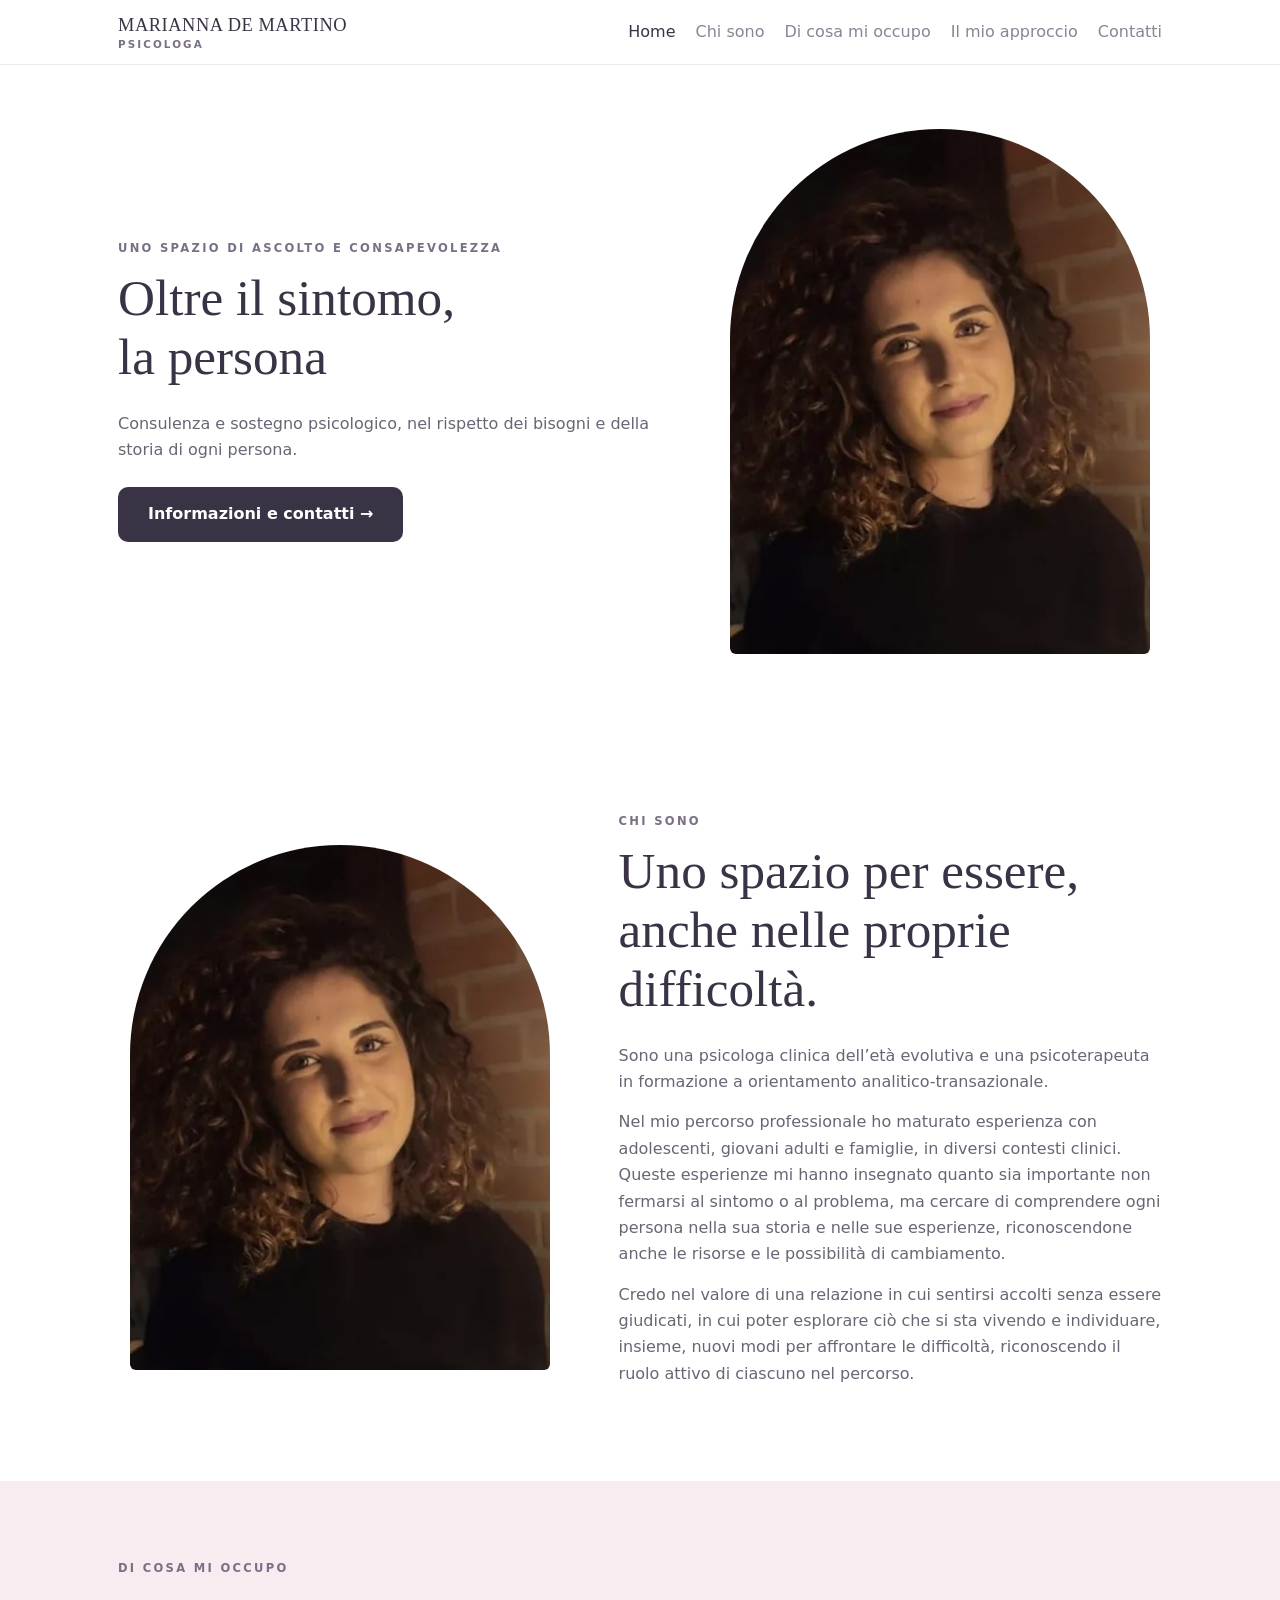
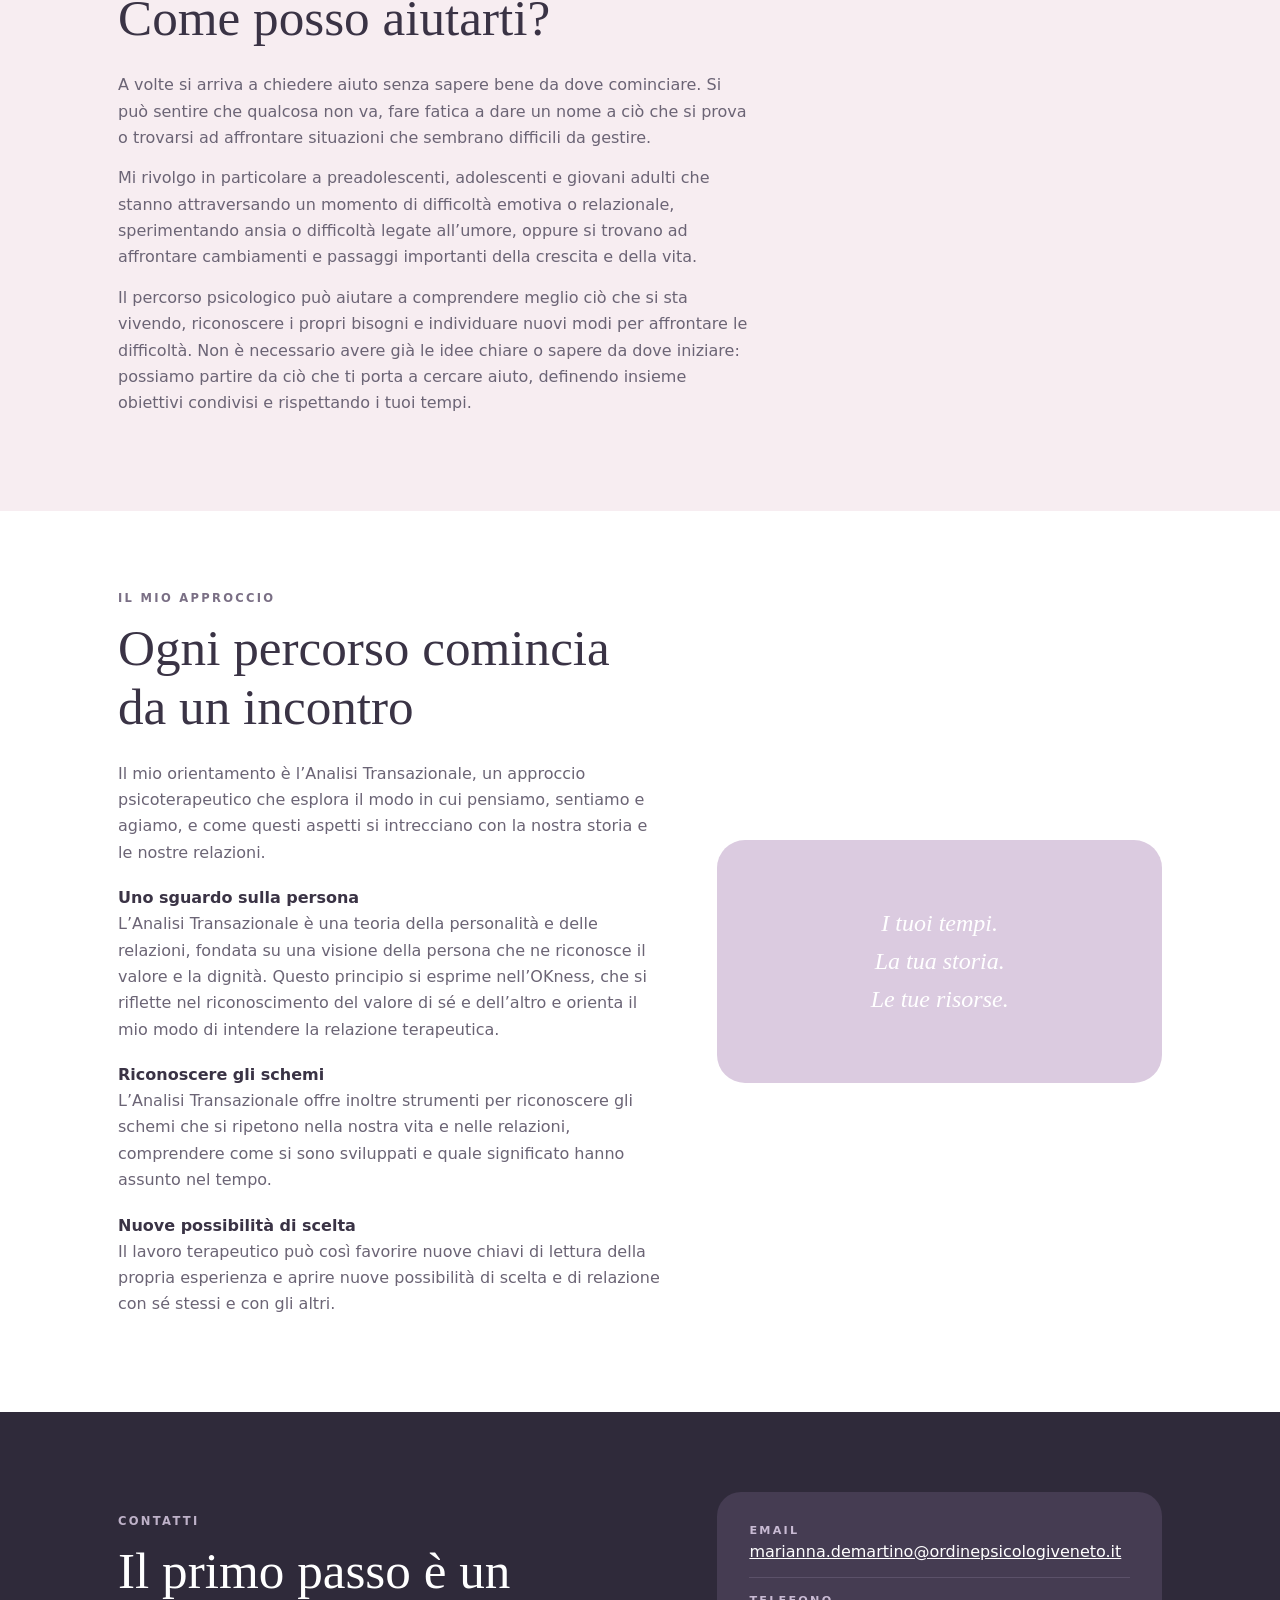
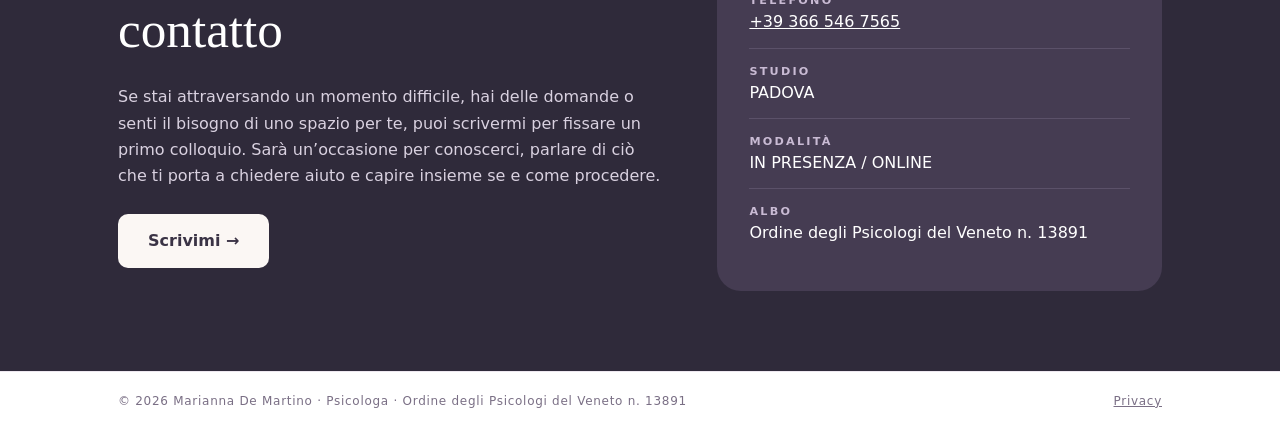
==== index.html @ 59430c40 "Add files via upload" ====
<!doctype html><html lang="it"><head><meta charset="utf-8"><meta name="viewport" content="width=device-width,initial-scale=1"><title>Marianna De Martino · Psicologa a Padova</title><meta name="description" content="Marianna De Martino, psicologa a Padova. Consulenza e sostegno psicologico per preadolescenti, adolescenti e giovani adulti, in presenza e online."><link rel="stylesheet" href="style.css"></head><body><header><div class="w"><a class="logo" href="#home">Marianna De Martino<small>PSICOLOGA</small></a><nav><a href="#home" data-s="home">Home</a><a href="#chi-sono" data-s="chi-sono">Chi sono</a><a href="#di-cosa-mi-occupo" data-s="di-cosa-mi-occupo">Di cosa mi occupo</a><a href="#il-mio-approccio" data-s="il-mio-approccio">Il mio approccio</a><a href="#contatti" data-s="contatti">Contatti</a></nav></div></header><main>
<section id="home"><div class="w g"><div><p class="k">Uno spazio di ascolto e consapevolezza</p><h1>Oltre il sintomo,<br>la persona</h1><p>Consulenza e sostegno psicologico, nel rispetto dei bisogni e della storia di ogni persona.</p><a class="btn" href="#contatti">Informazioni e contatti →</a></div><img class="arch" src="marianna.jpg" alt="Marianna De Martino, psicologa"></div></section>
<section id="chi-sono"><div class="w g r"><img class="arch" src="marianna.jpg" alt="Marianna De Martino"><div><p class="k">Chi sono</p><h2>Uno spazio per essere, anche nelle proprie difficoltà.</h2><p>Sono una psicologa clinica dell’età evolutiva e una psicoterapeuta in formazione a orientamento analitico-transazionale.</p><p>Nel mio percorso professionale ho maturato esperienza con adolescenti, giovani adulti e famiglie, in diversi contesti clinici. Queste esperienze mi hanno insegnato quanto sia importante non fermarsi al sintomo o al problema, ma cercare di comprendere ogni persona nella sua storia e nelle sue esperienze, riconoscendone anche le risorse e le possibilità di cambiamento.</p><p>Credo nel valore di una relazione in cui sentirsi accolti senza essere giudicati, in cui poter esplorare ciò che si sta vivendo e individuare, insieme, nuovi modi per affrontare le difficoltà, riconoscendo il ruolo attivo di ciascuno nel percorso.</p></div></div></section>
<section id="di-cosa-mi-occupo" class="pink"><div class="w"><p class="k">Di cosa mi occupo</p><h2>Come posso aiutarti?</h2><p>A volte si arriva a chiedere aiuto senza sapere bene da dove cominciare. Si può sentire che qualcosa non va, fare fatica a dare un nome a ciò che si prova o trovarsi ad affrontare situazioni che sembrano difficili da gestire.</p><p>Mi rivolgo in particolare a preadolescenti, adolescenti e giovani adulti che stanno attraversando un momento di difficoltà emotiva o relazionale, sperimentando ansia o difficoltà legate all’umore, oppure si trovano ad affrontare cambiamenti e passaggi importanti della crescita e della vita.</p><p>Il percorso psicologico può aiutare a comprendere meglio ciò che si sta vivendo, riconoscere i propri bisogni e individuare nuovi modi per affrontare le difficoltà. Non è necessario avere già le idee chiare o sapere da dove iniziare: possiamo partire da ciò che ti porta a cercare aiuto, definendo insieme obiettivi condivisi e rispettando i tuoi tempi.</p></div></section>
<section id="il-mio-approccio"><div class="w g"><div><p class="k">Il mio approccio</p><h2>Ogni percorso comincia da un incontro</h2><p>Il mio orientamento è l’Analisi Transazionale, un approccio psicoterapeutico che esplora il modo in cui pensiamo, sentiamo e agiamo, e come questi aspetti si intrecciano con la nostra storia e le nostre relazioni.</p><h3>Uno sguardo sulla persona</h3><p>L’Analisi Transazionale è una teoria della personalità e delle relazioni, fondata su una visione della persona che ne riconosce il valore e la dignità. Questo principio si esprime nell’OKness, che si riflette nel riconoscimento del valore di sé e dell’altro e orienta il mio modo di intendere la relazione terapeutica.</p><h3>Riconoscere gli schemi</h3><p>L’Analisi Transazionale offre inoltre strumenti per riconoscere gli schemi che si ripetono nella nostra vita e nelle relazioni, comprendere come si sono sviluppati e quale significato hanno assunto nel tempo.</p><h3>Nuove possibilità di scelta</h3><p>Il lavoro terapeutico può così favorire nuove chiavi di lettura della propria esperienza e aprire nuove possibilità di scelta e di relazione con sé stessi e con gli altri.</p></div><div class="q">I tuoi tempi.<br>La tua storia.<br>Le tue risorse.</div></div></section>
<section id="contatti" class="dark"><div class="w g"><div><p class="k">Contatti</p><h2>Il primo passo è un contatto</h2><p>Se stai attraversando un momento difficile, hai delle domande o senti il bisogno di uno spazio per te, puoi scrivermi per fissare un primo colloquio. Sarà un’occasione per conoscerci, parlare di ciò che ti porta a chiedere aiuto e capire insieme se e come procedere.</p><a class="btn" href="mailto:marianna.demartino@ordinepsicologiveneto.it">Scrivimi →</a></div><dl class="card"><dt>Email</dt><dd><a href="mailto:marianna.demartino@ordinepsicologiveneto.it">marianna.demartino@ordinepsicologiveneto.it</a></dd><dt>Telefono</dt><dd><a href="tel:+393665467565">+39 366 546 7565</a></dd><dt>Studio</dt><dd>PADOVA</dd><dt>Modalità</dt><dd>IN PRESENZA / ONLINE</dd><dt>Albo</dt><dd>Ordine degli Psicologi del Veneto n. 13891</dd></dl></div></section></main><footer><div class="w"><span>© 2026 Marianna De Martino · Psicologa · Ordine degli Psicologi del Veneto n. 13891</span><a href="privacy.html">Privacy</a></div></footer><script>const L=[...document.querySelectorAll('nav a')];const o=new IntersectionObserver(e=>e.forEach(x=>{if(x.isIntersecting)L.forEach(a=>a.classList.toggle('on',a.dataset.s===x.target.id))}),{rootMargin:'-40% 0px -55% 0px'});document.querySelectorAll('section').forEach(s=>o.observe(s))</script></body></html>
---- style.css ----
*{box-sizing:border-box;margin:0}html{scroll-behavior:smooth}body{font-family:system-ui,-apple-system,'Segoe UI',sans-serif;color:#6b6475;background:#fff;line-height:1.65}
a{color:inherit}.w{max-width:1100px;margin:0 auto;padding:0 28px;width:100%}
header{position:sticky;top:0;z-index:10;background:rgba(255,255,255,.94);backdrop-filter:blur(8px);border-bottom:1px solid #eee8f0}header .w{display:flex;justify-content:space-between;align-items:center;flex-wrap:wrap;gap:8px 20px;padding:14px 28px}
.logo{font-family:Georgia,serif;color:#3a3345;text-decoration:none;font-size:1.15rem;letter-spacing:.03em;text-transform:uppercase;line-height:1.3}.logo small{display:block;font:600 .65rem system-ui;letter-spacing:.2em;color:#7a6f85}
nav a{margin-left:20px;text-decoration:none;color:#8b8494;transition:color .2s}nav a.on,nav a:hover{color:#3a3345}
section{padding:80px 0;scroll-margin-top:72px}#home{padding-top:64px}.pink{background:#f7edf1}.dark{background:#2f2a3a;color:#d9d1e0}
.k{font:600 .72rem system-ui;letter-spacing:.2em;text-transform:uppercase;color:#7a6f85;margin-bottom:14px}.dark .k{color:#bfb2c9}
h1,h2{font-family:Georgia,serif;font-weight:400;color:#3a3345;font-size:clamp(2rem,4.5vw,3.2rem);line-height:1.15;margin-bottom:24px}.dark h2{color:#fff}h3{font:600 1rem system-ui;color:#3a3345;margin:22px 0 4px}
p{margin-bottom:14px;max-width:62ch}.g{display:grid;grid-template-columns:1.1fr .9fr;gap:56px;align-items:center}.g.r{grid-template-columns:.9fr 1.1fr}
.arch{width:100%;max-width:420px;aspect-ratio:4/5;object-fit:cover;border-radius:999px 999px 28px 28px;display:block;margin:0 auto}
.btn{display:inline-block;background:#3a3345;color:#fff;padding:14px 30px;border-radius:10px;text-decoration:none;font-weight:600;margin-top:10px}.dark .btn{background:#fbf7f4;color:#3a3345}
.card{background:#453c52;border-radius:24px;padding:32px}.card dt{font:600 .7rem system-ui;letter-spacing:.2em;text-transform:uppercase;color:#c9bbd4;margin-top:16px}.card dt:first-child{margin-top:0}.card dd{color:#fff;margin:2px 0 0;padding-bottom:12px;border-bottom:1px solid #5b5169;word-break:break-word}.card dd:last-child{border:0}
.q{background:#dbcbe0;border-radius:28px;padding:64px 32px;text-align:center;font:italic 1.5rem/1.6 Georgia,serif;color:#fff}
footer{background:#fff;border-top:1px solid #eee8f0;font-size:.75rem;letter-spacing:.06em;color:#7a6f85}footer .w{padding:20px 28px;display:flex;justify-content:space-between;flex-wrap:wrap;gap:8px}.dark+footer{background:#2f2a3a;border-color:#4a4258;color:#bfb2c9}
.priv{padding:56px 0}.priv h1{font-size:clamp(1.8rem,4vw,2.6rem)}.priv h2{font:600 1rem system-ui;color:#3a3345;margin:22px 0 4px}
@media(max-width:800px){.g,.g.r{grid-template-columns:1fr;gap:32px}nav a{margin:0 14px 0 0}section{padding:56px 0}}
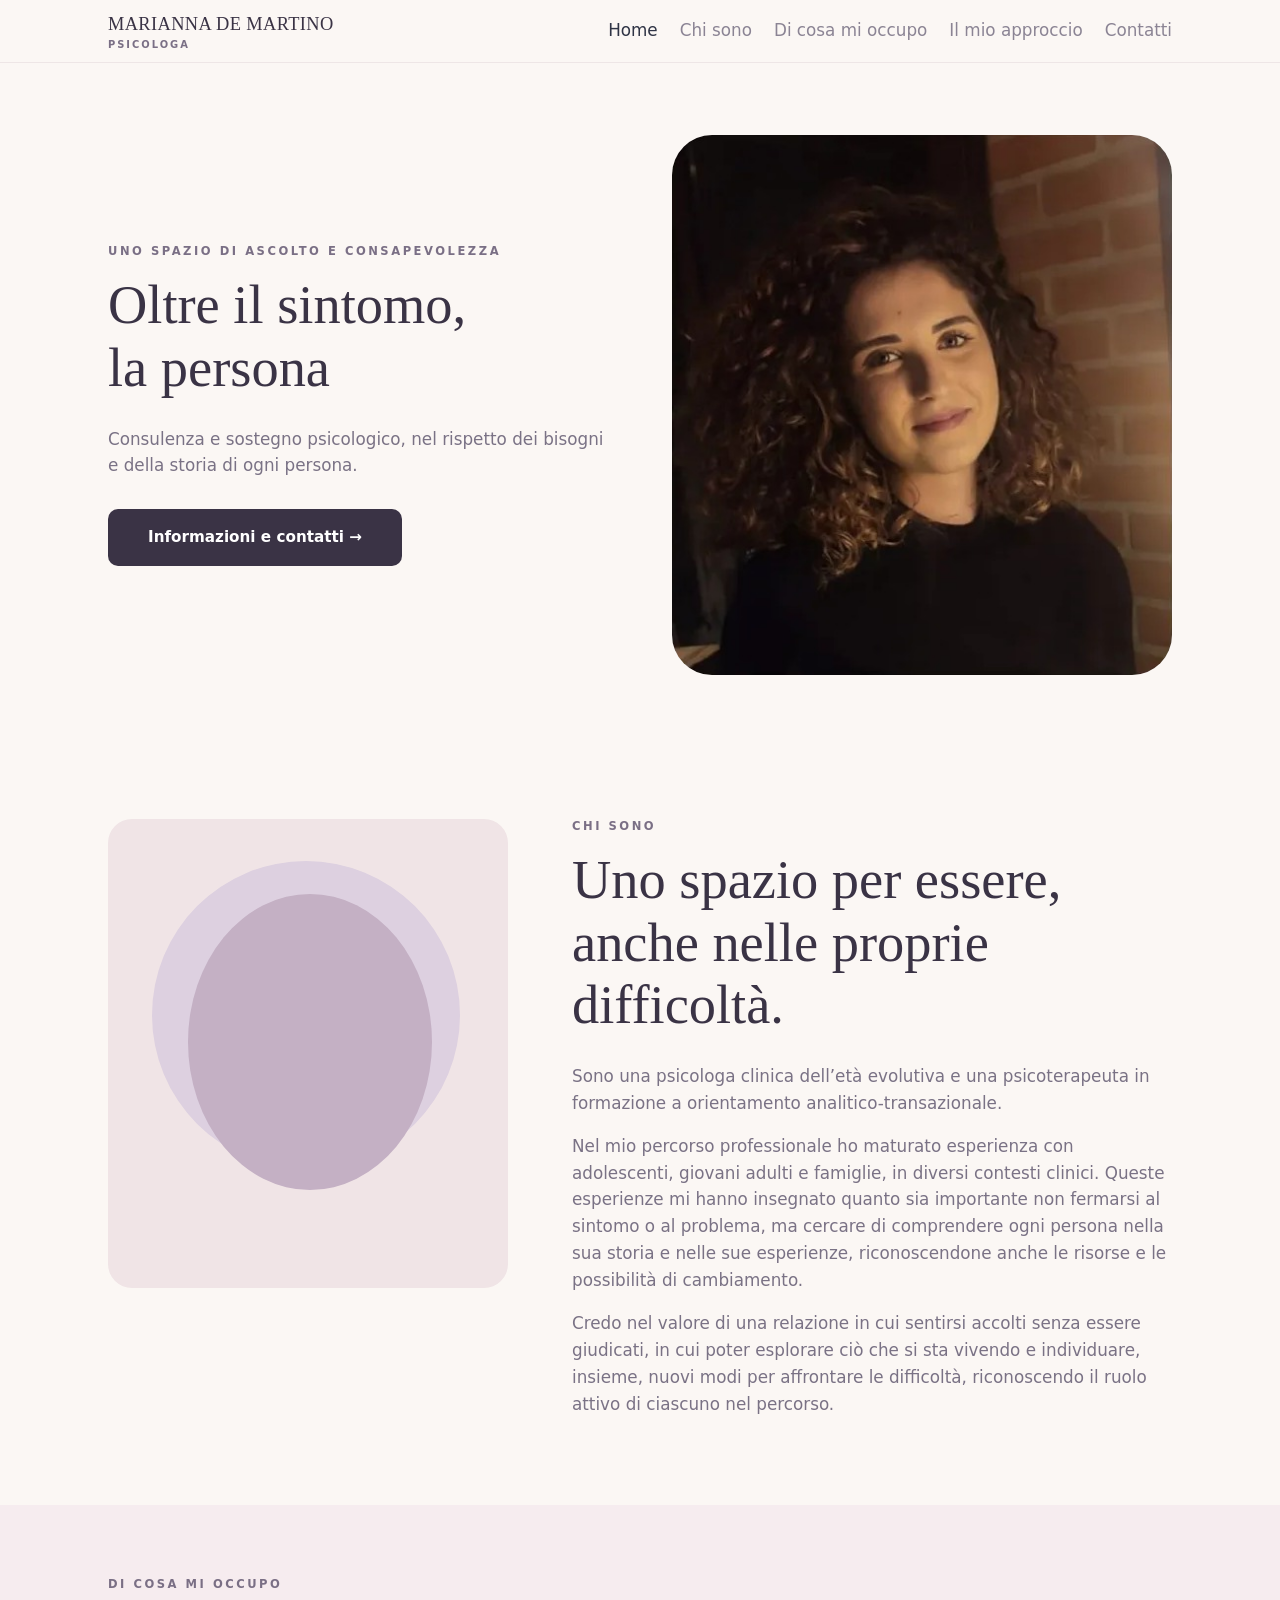
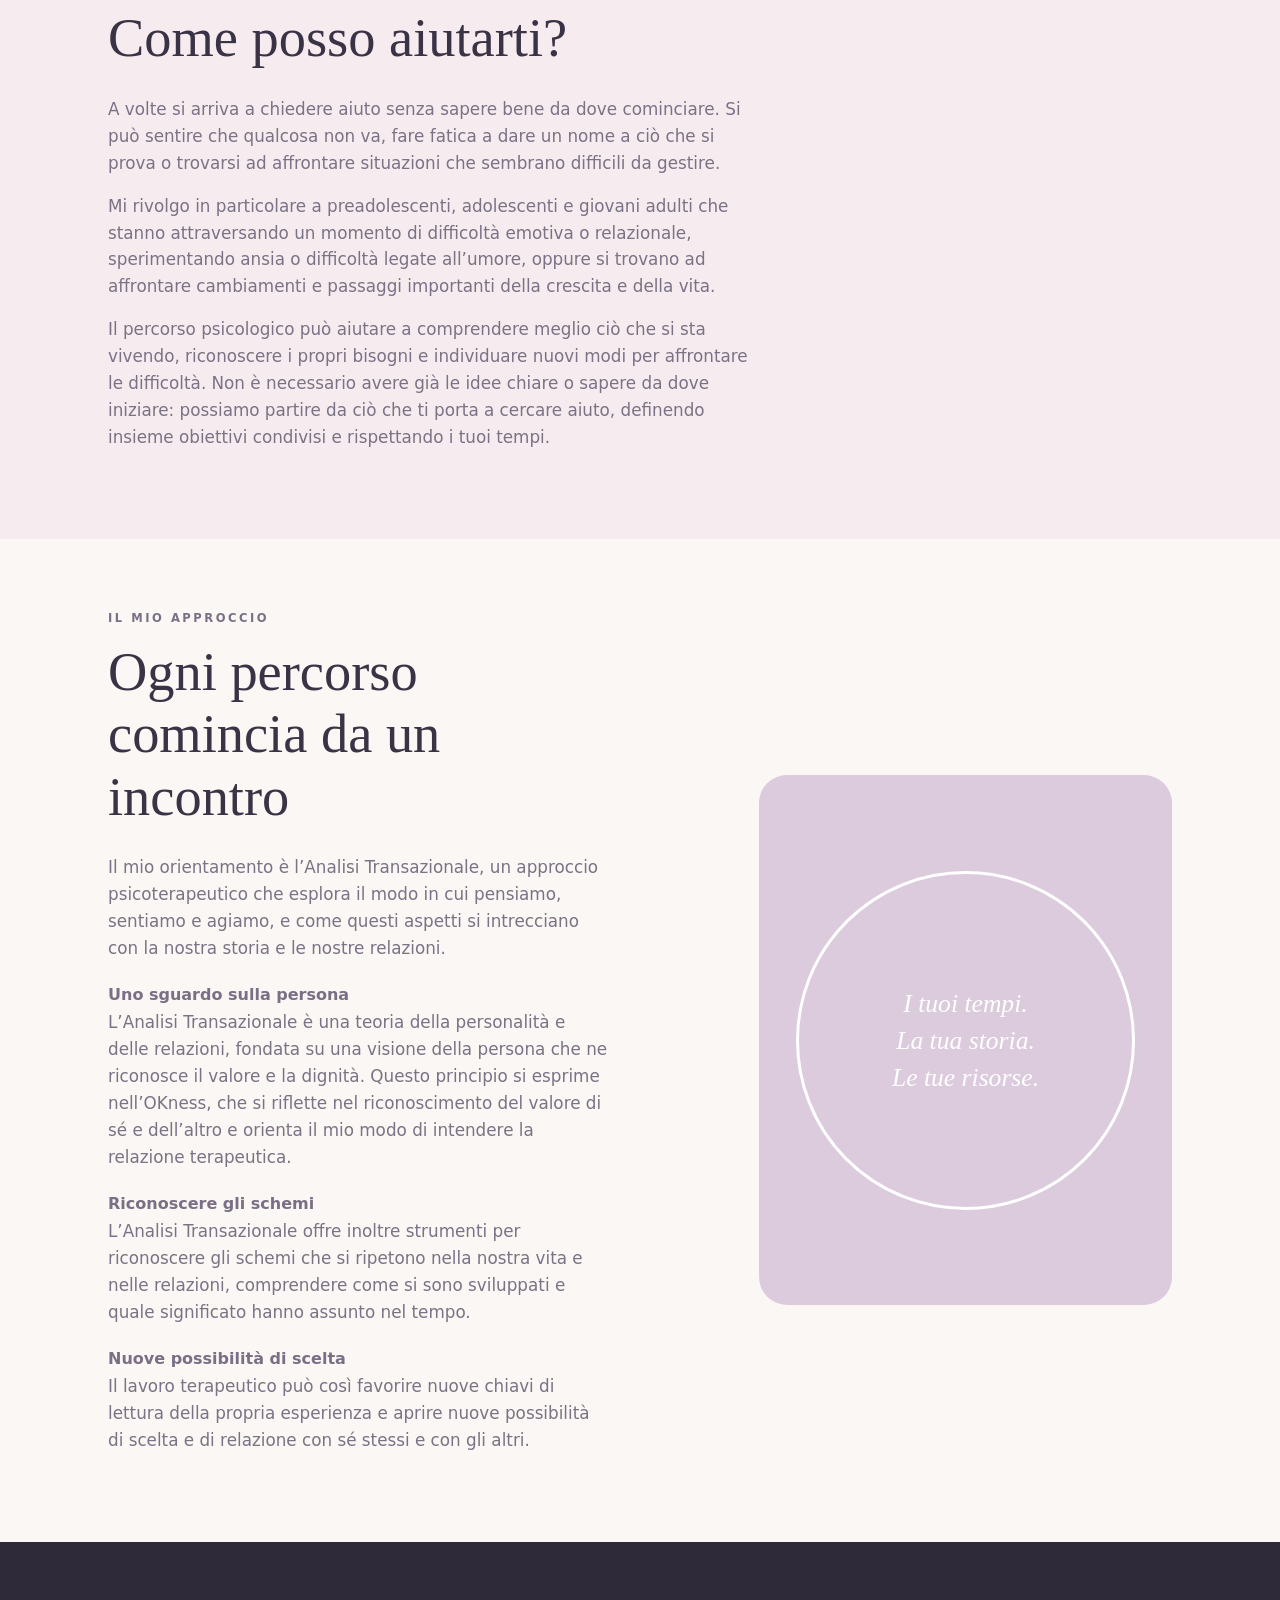
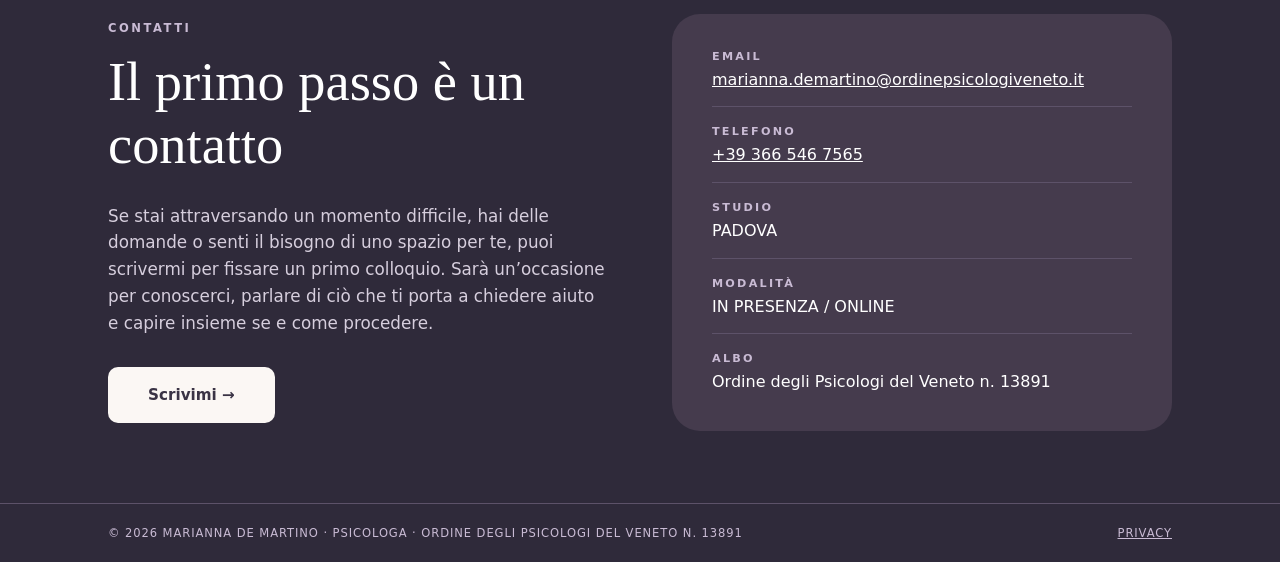
==== commit 5554be53: "Add files via upload" ====
--- a/index.html
+++ b/index.html
@@ -1,6 +1,6 @@
-<!doctype html><html lang="it"><head><meta charset="utf-8"><meta name="viewport" content="width=device-width,initial-scale=1"><title>Marianna De Martino · Psicologa a Padova</title><meta name="description" content="Marianna De Martino, psicologa a Padova. Consulenza e sostegno psicologico per preadolescenti, adolescenti e giovani adulti, in presenza e online."><link rel="stylesheet" href="style.css"></head><body><header><div class="w"><a class="logo" href="#home">Marianna De Martino<small>PSICOLOGA</small></a><nav><a href="#home" data-s="home">Home</a><a href="#chi-sono" data-s="chi-sono">Chi sono</a><a href="#di-cosa-mi-occupo" data-s="di-cosa-mi-occupo">Di cosa mi occupo</a><a href="#il-mio-approccio" data-s="il-mio-approccio">Il mio approccio</a><a href="#contatti" data-s="contatti">Contatti</a></nav></div></header><main>
-<section id="home"><div class="w g"><div><p class="k">Uno spazio di ascolto e consapevolezza</p><h1>Oltre il sintomo,<br>la persona</h1><p>Consulenza e sostegno psicologico, nel rispetto dei bisogni e della storia di ogni persona.</p><a class="btn" href="#contatti">Informazioni e contatti →</a></div><img class="arch" src="marianna.jpg" alt="Marianna De Martino, psicologa"></div></section>
-<section id="chi-sono"><div class="w g r"><img class="arch" src="marianna.jpg" alt="Marianna De Martino"><div><p class="k">Chi sono</p><h2>Uno spazio per essere, anche nelle proprie difficoltà.</h2><p>Sono una psicologa clinica dell’età evolutiva e una psicoterapeuta in formazione a orientamento analitico-transazionale.</p><p>Nel mio percorso professionale ho maturato esperienza con adolescenti, giovani adulti e famiglie, in diversi contesti clinici. Queste esperienze mi hanno insegnato quanto sia importante non fermarsi al sintomo o al problema, ma cercare di comprendere ogni persona nella sua storia e nelle sue esperienze, riconoscendone anche le risorse e le possibilità di cambiamento.</p><p>Credo nel valore di una relazione in cui sentirsi accolti senza essere giudicati, in cui poter esplorare ciò che si sta vivendo e individuare, insieme, nuovi modi per affrontare le difficoltà, riconoscendo il ruolo attivo di ciascuno nel percorso.</p></div></div></section>
+<!doctype html><html lang="it"><head><meta charset="utf-8"><meta name="viewport" content="width=device-width,initial-scale=1"><title>Marianna De Martino · Psicologa a Padova</title><meta name="description" content="Marianna De Martino, psicologa a Padova. Consulenza e sostegno psicologico per preadolescenti, adolescenti e giovani adulti, in presenza e online."><link rel="stylesheet" href="style.css"></head><body class="idx"><header><div class="w"><a class="logo" href="#home">Marianna De Martino<small>PSICOLOGA</small></a><nav><a href="#home" data-s="home">Home</a><a href="#chi-sono" data-s="chi-sono">Chi sono</a><a href="#di-cosa-mi-occupo" data-s="di-cosa-mi-occupo">Di cosa mi occupo</a><a href="#il-mio-approccio" data-s="il-mio-approccio">Il mio approccio</a><a href="#contatti" data-s="contatti">Contatti</a></nav></div></header><main>
+<section id="home"><div class="w g"><div><p class="k">Uno spazio di ascolto e consapevolezza</p><h1>Oltre il sintomo,<br>la persona</h1><p>Consulenza e sostegno psicologico, nel rispetto dei bisogni e della storia di ogni persona.</p><a class="btn" href="#contatti">Informazioni e contatti →</a></div><img class="ph" src="marianna.jpg" alt="Marianna De Martino, psicologa"></div></section>
+<section id="chi-sono"><div class="w g r"><div class="blob" aria-hidden="true"><i></i><i></i></div><div><p class="k">Chi sono</p><h2>Uno spazio per essere, anche nelle proprie difficoltà.</h2><p>Sono una psicologa clinica dell’età evolutiva e una psicoterapeuta in formazione a orientamento analitico-transazionale.</p><p>Nel mio percorso professionale ho maturato esperienza con adolescenti, giovani adulti e famiglie, in diversi contesti clinici. Queste esperienze mi hanno insegnato quanto sia importante non fermarsi al sintomo o al problema, ma cercare di comprendere ogni persona nella sua storia e nelle sue esperienze, riconoscendone anche le risorse e le possibilità di cambiamento.</p><p>Credo nel valore di una relazione in cui sentirsi accolti senza essere giudicati, in cui poter esplorare ciò che si sta vivendo e individuare, insieme, nuovi modi per affrontare le difficoltà, riconoscendo il ruolo attivo di ciascuno nel percorso.</p></div></div></section>
 <section id="di-cosa-mi-occupo" class="pink"><div class="w"><p class="k">Di cosa mi occupo</p><h2>Come posso aiutarti?</h2><p>A volte si arriva a chiedere aiuto senza sapere bene da dove cominciare. Si può sentire che qualcosa non va, fare fatica a dare un nome a ciò che si prova o trovarsi ad affrontare situazioni che sembrano difficili da gestire.</p><p>Mi rivolgo in particolare a preadolescenti, adolescenti e giovani adulti che stanno attraversando un momento di difficoltà emotiva o relazionale, sperimentando ansia o difficoltà legate all’umore, oppure si trovano ad affrontare cambiamenti e passaggi importanti della crescita e della vita.</p><p>Il percorso psicologico può aiutare a comprendere meglio ciò che si sta vivendo, riconoscere i propri bisogni e individuare nuovi modi per affrontare le difficoltà. Non è necessario avere già le idee chiare o sapere da dove iniziare: possiamo partire da ciò che ti porta a cercare aiuto, definendo insieme obiettivi condivisi e rispettando i tuoi tempi.</p></div></section>
-<section id="il-mio-approccio"><div class="w g"><div><p class="k">Il mio approccio</p><h2>Ogni percorso comincia da un incontro</h2><p>Il mio orientamento è l’Analisi Transazionale, un approccio psicoterapeutico che esplora il modo in cui pensiamo, sentiamo e agiamo, e come questi aspetti si intrecciano con la nostra storia e le nostre relazioni.</p><h3>Uno sguardo sulla persona</h3><p>L’Analisi Transazionale è una teoria della personalità e delle relazioni, fondata su una visione della persona che ne riconosce il valore e la dignità. Questo principio si esprime nell’OKness, che si riflette nel riconoscimento del valore di sé e dell’altro e orienta il mio modo di intendere la relazione terapeutica.</p><h3>Riconoscere gli schemi</h3><p>L’Analisi Transazionale offre inoltre strumenti per riconoscere gli schemi che si ripetono nella nostra vita e nelle relazioni, comprendere come si sono sviluppati e quale significato hanno assunto nel tempo.</p><h3>Nuove possibilità di scelta</h3><p>Il lavoro terapeutico può così favorire nuove chiavi di lettura della propria esperienza e aprire nuove possibilità di scelta e di relazione con sé stessi e con gli altri.</p></div><div class="q">I tuoi tempi.<br>La tua storia.<br>Le tue risorse.</div></div></section>
+<section id="il-mio-approccio"><div class="w g"><div><p class="k">Il mio approccio</p><h2>Ogni percorso comincia da un incontro</h2><p>Il mio orientamento è l’Analisi Transazionale, un approccio psicoterapeutico che esplora il modo in cui pensiamo, sentiamo e agiamo, e come questi aspetti si intrecciano con la nostra storia e le nostre relazioni.</p><h3>Uno sguardo sulla persona</h3><p>L’Analisi Transazionale è una teoria della personalità e delle relazioni, fondata su una visione della persona che ne riconosce il valore e la dignità. Questo principio si esprime nell’OKness, che si riflette nel riconoscimento del valore di sé e dell’altro e orienta il mio modo di intendere la relazione terapeutica.</p><h3>Riconoscere gli schemi</h3><p>L’Analisi Transazionale offre inoltre strumenti per riconoscere gli schemi che si ripetono nella nostra vita e nelle relazioni, comprendere come si sono sviluppati e quale significato hanno assunto nel tempo.</p><h3>Nuove possibilità di scelta</h3><p>Il lavoro terapeutico può così favorire nuove chiavi di lettura della propria esperienza e aprire nuove possibilità di scelta e di relazione con sé stessi e con gli altri.</p></div><div class="q"><div>I tuoi tempi.<br>La tua storia.<br>Le tue risorse.</div></div></div></section>
 <section id="contatti" class="dark"><div class="w g"><div><p class="k">Contatti</p><h2>Il primo passo è un contatto</h2><p>Se stai attraversando un momento difficile, hai delle domande o senti il bisogno di uno spazio per te, puoi scrivermi per fissare un primo colloquio. Sarà un’occasione per conoscerci, parlare di ciò che ti porta a chiedere aiuto e capire insieme se e come procedere.</p><a class="btn" href="mailto:marianna.demartino@ordinepsicologiveneto.it">Scrivimi →</a></div><dl class="card"><dt>Email</dt><dd><a href="mailto:marianna.demartino@ordinepsicologiveneto.it">marianna.demartino@ordinepsicologiveneto.it</a></dd><dt>Telefono</dt><dd><a href="tel:+393665467565">+39 366 546 7565</a></dd><dt>Studio</dt><dd>PADOVA</dd><dt>Modalità</dt><dd>IN PRESENZA / ONLINE</dd><dt>Albo</dt><dd>Ordine degli Psicologi del Veneto n. 13891</dd></dl></div></section></main><footer><div class="w"><span>© 2026 Marianna De Martino · Psicologa · Ordine degli Psicologi del Veneto n. 13891</span><a href="privacy.html">Privacy</a></div></footer><script>const L=[...document.querySelectorAll('nav a')];const o=new IntersectionObserver(e=>e.forEach(x=>{if(x.isIntersecting)L.forEach(a=>a.classList.toggle('on',a.dataset.s===x.target.id))}),{rootMargin:'-40% 0px -55% 0px'});document.querySelectorAll('section').forEach(s=>o.observe(s))</script></body></html>
--- a/style.css
+++ b/style.css
@@ -1,16 +1,17 @@
-*{box-sizing:border-box;margin:0}html{scroll-behavior:smooth}body{font-family:system-ui,-apple-system,'Segoe UI',sans-serif;color:#6b6475;background:#fff;line-height:1.65}
-a{color:inherit}.w{max-width:1100px;margin:0 auto;padding:0 28px;width:100%}
-header{position:sticky;top:0;z-index:10;background:rgba(255,255,255,.94);backdrop-filter:blur(8px);border-bottom:1px solid #eee8f0}header .w{display:flex;justify-content:space-between;align-items:center;flex-wrap:wrap;gap:8px 20px;padding:14px 28px}
-.logo{font-family:Georgia,serif;color:#3a3345;text-decoration:none;font-size:1.15rem;letter-spacing:.03em;text-transform:uppercase;line-height:1.3}.logo small{display:block;font:600 .65rem system-ui;letter-spacing:.2em;color:#7a6f85}
-nav a{margin-left:20px;text-decoration:none;color:#8b8494;transition:color .2s}nav a.on,nav a:hover{color:#3a3345}
-section{padding:80px 0;scroll-margin-top:72px}#home{padding-top:64px}.pink{background:#f7edf1}.dark{background:#2f2a3a;color:#d9d1e0}
-.k{font:600 .72rem system-ui;letter-spacing:.2em;text-transform:uppercase;color:#7a6f85;margin-bottom:14px}.dark .k{color:#bfb2c9}
-h1,h2{font-family:Georgia,serif;font-weight:400;color:#3a3345;font-size:clamp(2rem,4.5vw,3.2rem);line-height:1.15;margin-bottom:24px}.dark h2{color:#fff}h3{font:600 1rem system-ui;color:#3a3345;margin:22px 0 4px}
-p{margin-bottom:14px;max-width:62ch}.g{display:grid;grid-template-columns:1.1fr .9fr;gap:56px;align-items:center}.g.r{grid-template-columns:.9fr 1.1fr}
-.arch{width:100%;max-width:420px;aspect-ratio:4/5;object-fit:cover;border-radius:999px 999px 28px 28px;display:block;margin:0 auto}
-.btn{display:inline-block;background:#3a3345;color:#fff;padding:14px 30px;border-radius:10px;text-decoration:none;font-weight:600;margin-top:10px}.dark .btn{background:#fbf7f4;color:#3a3345}
-.card{background:#453c52;border-radius:24px;padding:32px}.card dt{font:600 .7rem system-ui;letter-spacing:.2em;text-transform:uppercase;color:#c9bbd4;margin-top:16px}.card dt:first-child{margin-top:0}.card dd{color:#fff;margin:2px 0 0;padding-bottom:12px;border-bottom:1px solid #5b5169;word-break:break-word}.card dd:last-child{border:0}
-.q{background:#dbcbe0;border-radius:28px;padding:64px 32px;text-align:center;font:italic 1.5rem/1.6 Georgia,serif;color:#fff}
-footer{background:#fff;border-top:1px solid #eee8f0;font-size:.75rem;letter-spacing:.06em;color:#7a6f85}footer .w{padding:20px 28px;display:flex;justify-content:space-between;flex-wrap:wrap;gap:8px}.dark+footer{background:#2f2a3a;border-color:#4a4258;color:#bfb2c9}
-.priv{padding:56px 0}.priv h1{font-size:clamp(1.8rem,4vw,2.6rem)}.priv h2{font:600 1rem system-ui;color:#3a3345;margin:22px 0 4px}
-@media(max-width:800px){.g,.g.r{grid-template-columns:1fr;gap:32px}nav a{margin:0 14px 0 0}section{padding:56px 0}}+*{box-sizing:border-box;margin:0}html{scroll-behavior:smooth}body{font-family:'Hanken Grotesk','Public Sans',system-ui,-apple-system,'Segoe UI',sans-serif;color:#7a7285;background:#fbf7f4;line-height:1.6}
+a{color:inherit}.w{max-width:1216px;margin:0 auto;padding:0 76px;width:100%}
+header{position:sticky;top:0;z-index:10;background:#fbf7f4;border-bottom:1px solid #eee6e6}header .w{display:flex;justify-content:space-between;align-items:center;flex-wrap:wrap;gap:8px 20px;padding-top:12px;padding-bottom:12px}
+.logo{font-family:Georgia,'Source Serif 4',serif;color:#3a3345;text-decoration:none;font-size:1.15rem;letter-spacing:.02em;text-transform:uppercase;line-height:1.35}.logo small{display:block;font:700 .62rem system-ui;letter-spacing:.2em;color:#7a6f85;margin-top:2px}
+nav a{margin-left:22px;text-decoration:none;color:#8b8494;font-size:1.05rem;transition:color .2s}nav a.on,nav a:hover{color:#2f3445}
+section{padding:72px 0;scroll-margin-top:60px}.pink{background:#f6ecef}.dark{background:#2f2a3a;color:#d6cedd}
+.k{font:700 .72rem system-ui;letter-spacing:.22em;text-transform:uppercase;color:#7a6f85;margin-bottom:16px}.dark .k{color:#c9bbd4}
+h1,h2{font-family:Georgia,'Source Serif 4',serif;font-weight:400;color:#3a3345;font-size:clamp(2.1rem,4.6vw,3.4rem);line-height:1.15;margin-bottom:26px}.dark h2{color:#fff}h3{font-weight:700;font-size:1rem;color:#7a6f85;margin:20px 0 2px}
+p{margin-bottom:16px;max-width:60ch;font-size:1.05rem}.g{display:grid;grid-template-columns:1fr 1fr;gap:64px;align-items:center}.g.r{grid-template-columns:.8fr 1.2fr;align-items:start}
+.ph{width:100%;max-width:507px;aspect-ratio:507/548;object-fit:cover;border-radius:40px;display:block;margin-left:auto}
+.blob{position:relative;background:#f0e4e6;border-radius:24px;aspect-ratio:435/510;max-width:435px;width:100%}.blob i{position:absolute;border-radius:50%}.blob i:first-child{background:#ddd0e0;width:77%;aspect-ratio:1;left:11%;top:9%}.blob i:last-child{background:#c4b0c4;width:61%;height:63%;left:20%;top:16%}
+.btn{display:inline-block;background:#3a3345;color:#fff;padding:16px 40px;border-radius:10px;text-decoration:none;font-weight:700;margin-top:14px;font-size:.95rem}.dark .btn{background:#fbf7f4;color:#3a3345}
+.card{background:#453b4d;border-radius:28px;padding:36px 40px}.card dt{font:700 .7rem system-ui;letter-spacing:.2em;text-transform:uppercase;color:#c9bbd4;margin-top:18px}.card dt:first-child{margin-top:0}.card dd{color:#fff;margin:4px 0 0;padding-bottom:14px;border-bottom:1px solid #5d5269;word-break:break-word}.card dd:last-child{border:0;padding:0}
+.q{background:#dbcbdd;border-radius:28px;aspect-ratio:413/530;max-width:413px;width:100%;margin-left:auto;display:flex;align-items:center;justify-content:center}.q div{width:82%;aspect-ratio:1;border:3px solid #fff;border-radius:50%;display:flex;align-items:center;justify-content:center;text-align:center;font:italic 1.6rem/1.45 Georgia,serif;color:#fff}
+footer{border-top:1px solid #eee6e6;font-size:.72rem;letter-spacing:.08em;text-transform:uppercase;color:#7a6f85}footer .w{padding-top:20px;padding-bottom:20px;display:flex;justify-content:space-between;flex-wrap:wrap;gap:8px}.idx footer{background:#2f2a3a;border-color:#5d5269;color:#c9bbd4}
+.priv{padding-top:56px;padding-bottom:56px}.priv h1{font-size:clamp(1.8rem,4vw,2.6rem)}.priv h2{font:700 1rem system-ui;color:#3a3345;margin:24px 0 4px}
+@media(max-width:800px){.w{padding:0 24px}.g,.g.r{grid-template-columns:1fr;gap:32px}.ph,.q{margin:0 auto}nav a{margin:0 14px 0 0}section{padding:52px 0}}
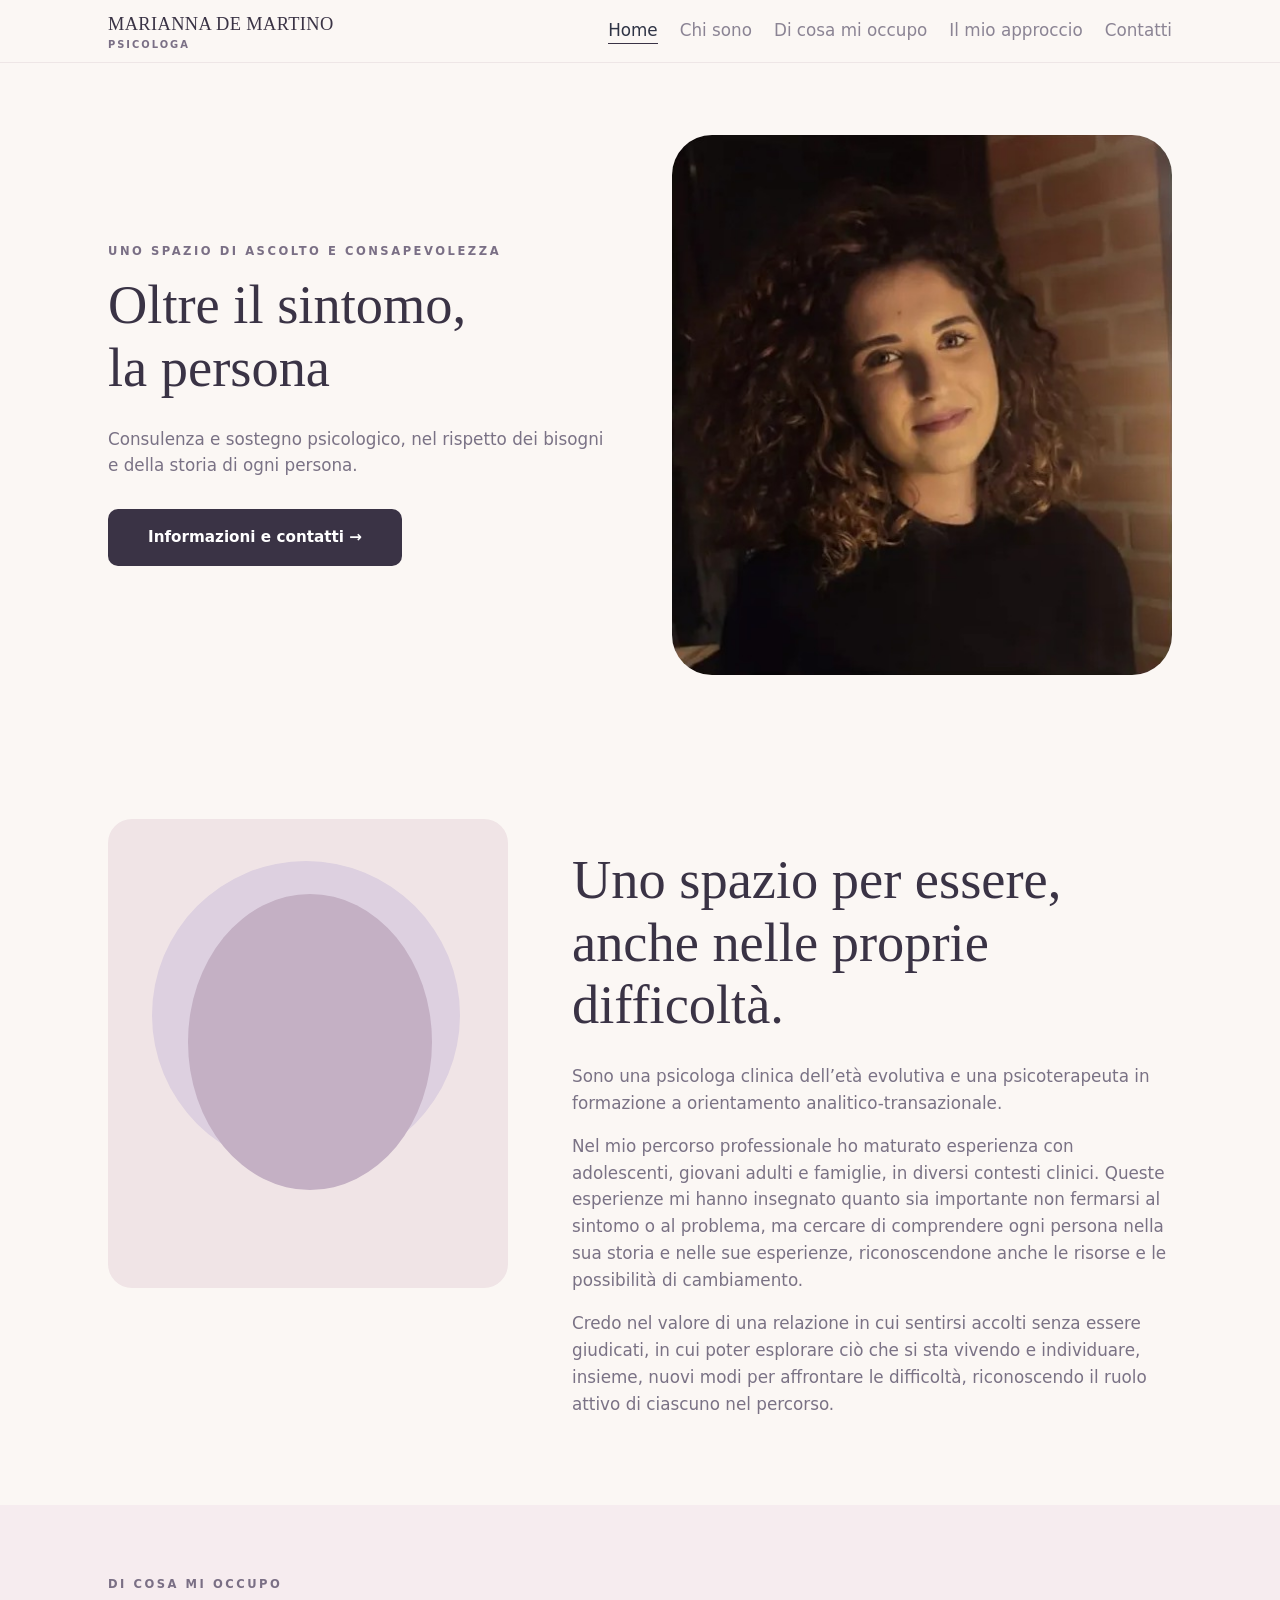
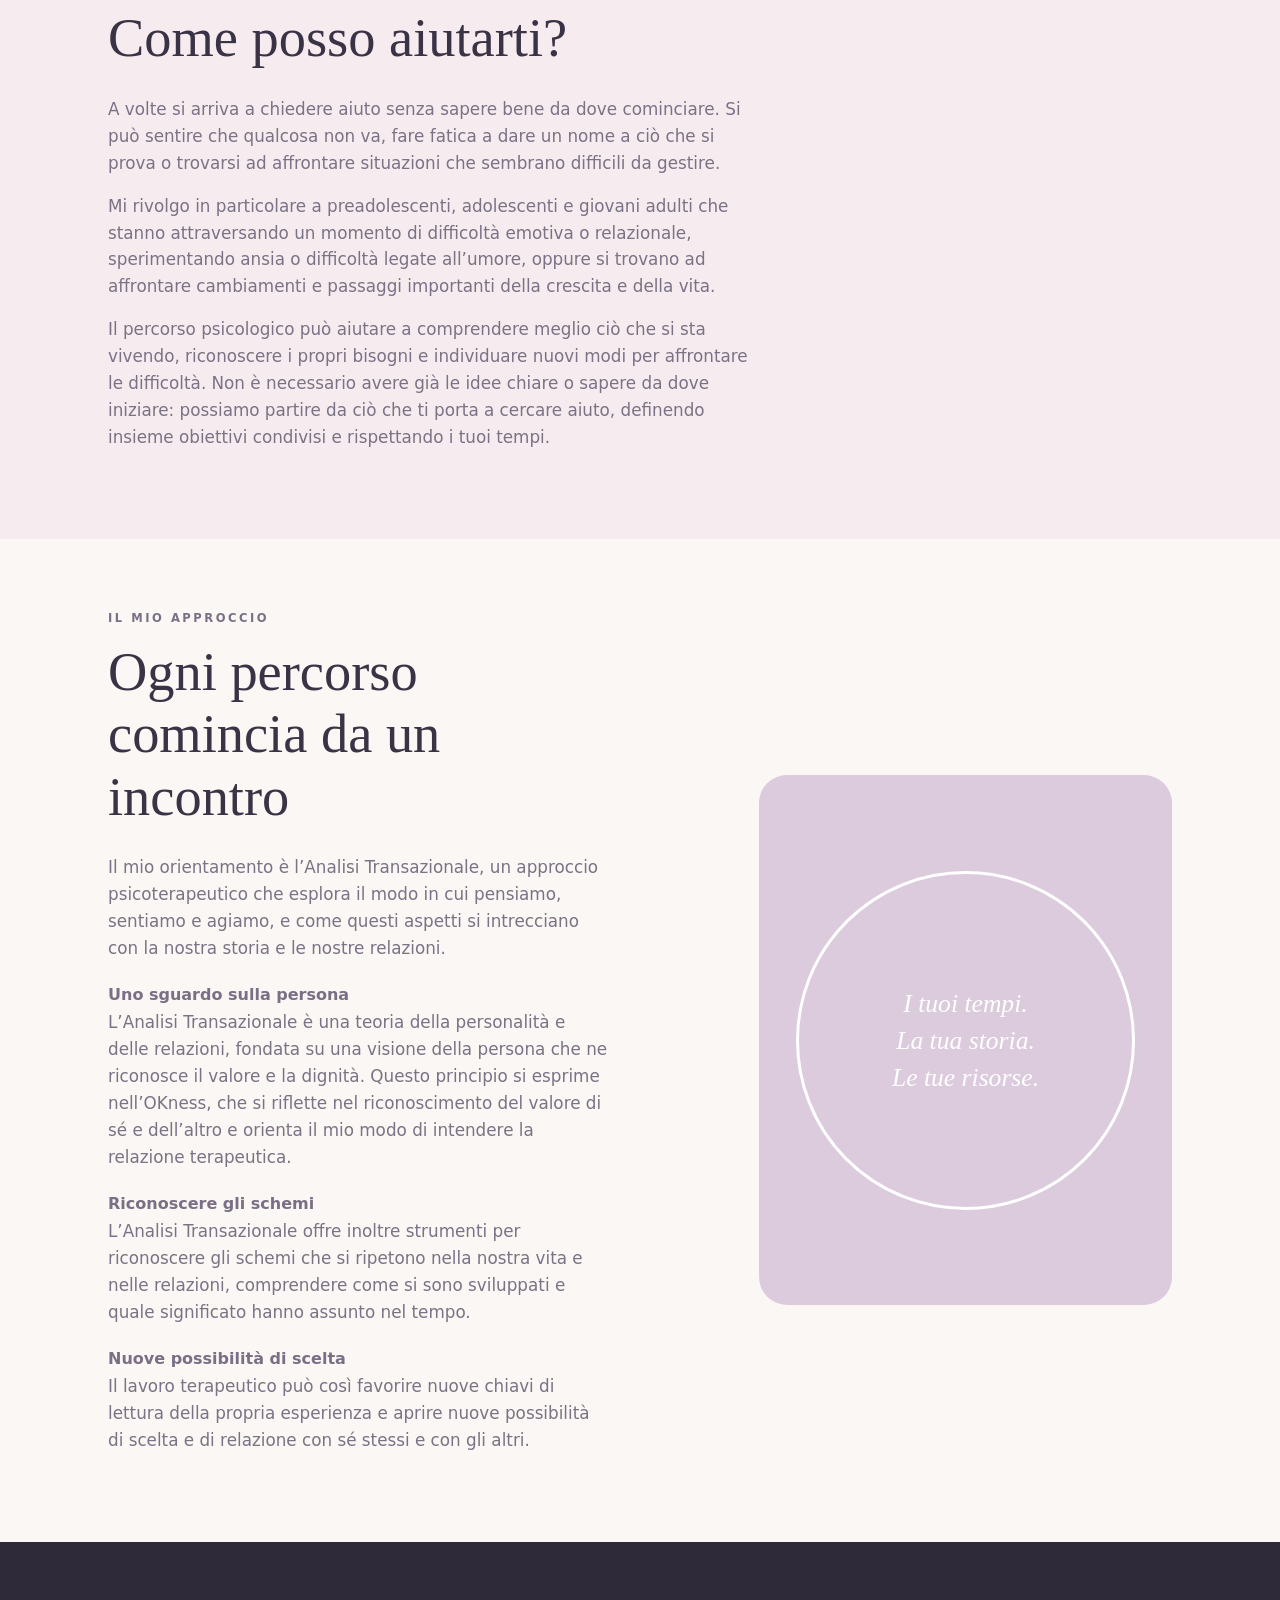
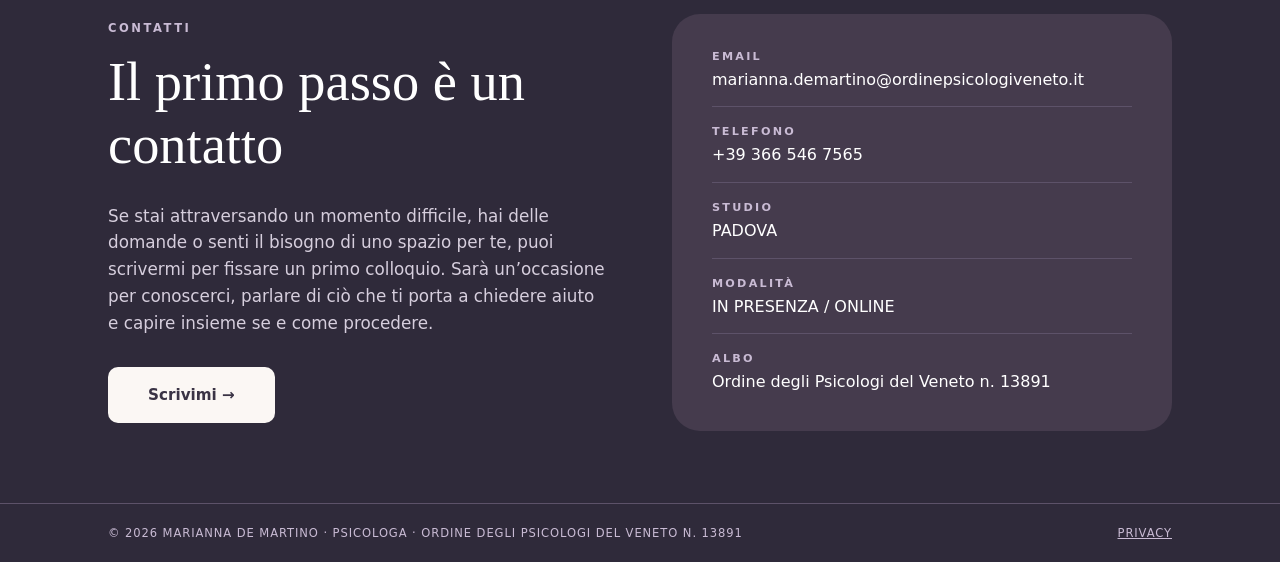
==== commit ed1f9980: "Add files via upload" ====
--- a/index.html
+++ b/index.html
@@ -1,6 +1,8 @@
-<!doctype html><html lang="it"><head><meta charset="utf-8"><meta name="viewport" content="width=device-width,initial-scale=1"><title>Marianna De Martino · Psicologa a Padova</title><meta name="description" content="Marianna De Martino, psicologa a Padova. Consulenza e sostegno psicologico per preadolescenti, adolescenti e giovani adulti, in presenza e online."><link rel="stylesheet" href="style.css"></head><body class="idx"><header><div class="w"><a class="logo" href="#home">Marianna De Martino<small>PSICOLOGA</small></a><nav><a href="#home" data-s="home">Home</a><a href="#chi-sono" data-s="chi-sono">Chi sono</a><a href="#di-cosa-mi-occupo" data-s="di-cosa-mi-occupo">Di cosa mi occupo</a><a href="#il-mio-approccio" data-s="il-mio-approccio">Il mio approccio</a><a href="#contatti" data-s="contatti">Contatti</a></nav></div></header><main>
-<section id="home"><div class="w g"><div><p class="k">Uno spazio di ascolto e consapevolezza</p><h1>Oltre il sintomo,<br>la persona</h1><p>Consulenza e sostegno psicologico, nel rispetto dei bisogni e della storia di ogni persona.</p><a class="btn" href="#contatti">Informazioni e contatti →</a></div><img class="ph" src="marianna.jpg" alt="Marianna De Martino, psicologa"></div></section>
-<section id="chi-sono"><div class="w g r"><div class="blob" aria-hidden="true"><i></i><i></i></div><div><p class="k">Chi sono</p><h2>Uno spazio per essere, anche nelle proprie difficoltà.</h2><p>Sono una psicologa clinica dell’età evolutiva e una psicoterapeuta in formazione a orientamento analitico-transazionale.</p><p>Nel mio percorso professionale ho maturato esperienza con adolescenti, giovani adulti e famiglie, in diversi contesti clinici. Queste esperienze mi hanno insegnato quanto sia importante non fermarsi al sintomo o al problema, ma cercare di comprendere ogni persona nella sua storia e nelle sue esperienze, riconoscendone anche le risorse e le possibilità di cambiamento.</p><p>Credo nel valore di una relazione in cui sentirsi accolti senza essere giudicati, in cui poter esplorare ciò che si sta vivendo e individuare, insieme, nuovi modi per affrontare le difficoltà, riconoscendo il ruolo attivo di ciascuno nel percorso.</p></div></div></section>
-<section id="di-cosa-mi-occupo" class="pink"><div class="w"><p class="k">Di cosa mi occupo</p><h2>Come posso aiutarti?</h2><p>A volte si arriva a chiedere aiuto senza sapere bene da dove cominciare. Si può sentire che qualcosa non va, fare fatica a dare un nome a ciò che si prova o trovarsi ad affrontare situazioni che sembrano difficili da gestire.</p><p>Mi rivolgo in particolare a preadolescenti, adolescenti e giovani adulti che stanno attraversando un momento di difficoltà emotiva o relazionale, sperimentando ansia o difficoltà legate all’umore, oppure si trovano ad affrontare cambiamenti e passaggi importanti della crescita e della vita.</p><p>Il percorso psicologico può aiutare a comprendere meglio ciò che si sta vivendo, riconoscere i propri bisogni e individuare nuovi modi per affrontare le difficoltà. Non è necessario avere già le idee chiare o sapere da dove iniziare: possiamo partire da ciò che ti porta a cercare aiuto, definendo insieme obiettivi condivisi e rispettando i tuoi tempi.</p></div></section>
-<section id="il-mio-approccio"><div class="w g"><div><p class="k">Il mio approccio</p><h2>Ogni percorso comincia da un incontro</h2><p>Il mio orientamento è l’Analisi Transazionale, un approccio psicoterapeutico che esplora il modo in cui pensiamo, sentiamo e agiamo, e come questi aspetti si intrecciano con la nostra storia e le nostre relazioni.</p><h3>Uno sguardo sulla persona</h3><p>L’Analisi Transazionale è una teoria della personalità e delle relazioni, fondata su una visione della persona che ne riconosce il valore e la dignità. Questo principio si esprime nell’OKness, che si riflette nel riconoscimento del valore di sé e dell’altro e orienta il mio modo di intendere la relazione terapeutica.</p><h3>Riconoscere gli schemi</h3><p>L’Analisi Transazionale offre inoltre strumenti per riconoscere gli schemi che si ripetono nella nostra vita e nelle relazioni, comprendere come si sono sviluppati e quale significato hanno assunto nel tempo.</p><h3>Nuove possibilità di scelta</h3><p>Il lavoro terapeutico può così favorire nuove chiavi di lettura della propria esperienza e aprire nuove possibilità di scelta e di relazione con sé stessi e con gli altri.</p></div><div class="q"><div>I tuoi tempi.<br>La tua storia.<br>Le tue risorse.</div></div></div></section>
-<section id="contatti" class="dark"><div class="w g"><div><p class="k">Contatti</p><h2>Il primo passo è un contatto</h2><p>Se stai attraversando un momento difficile, hai delle domande o senti il bisogno di uno spazio per te, puoi scrivermi per fissare un primo colloquio. Sarà un’occasione per conoscerci, parlare di ciò che ti porta a chiedere aiuto e capire insieme se e come procedere.</p><a class="btn" href="mailto:marianna.demartino@ordinepsicologiveneto.it">Scrivimi →</a></div><dl class="card"><dt>Email</dt><dd><a href="mailto:marianna.demartino@ordinepsicologiveneto.it">marianna.demartino@ordinepsicologiveneto.it</a></dd><dt>Telefono</dt><dd><a href="tel:+393665467565">+39 366 546 7565</a></dd><dt>Studio</dt><dd>PADOVA</dd><dt>Modalità</dt><dd>IN PRESENZA / ONLINE</dd><dt>Albo</dt><dd>Ordine degli Psicologi del Veneto n. 13891</dd></dl></div></section></main><footer><div class="w"><span>© 2026 Marianna De Martino · Psicologa · Ordine degli Psicologi del Veneto n. 13891</span><a href="privacy.html">Privacy</a></div></footer><script>const L=[...document.querySelectorAll('nav a')];const o=new IntersectionObserver(e=>e.forEach(x=>{if(x.isIntersecting)L.forEach(a=>a.classList.toggle('on',a.dataset.s===x.target.id))}),{rootMargin:'-40% 0px -55% 0px'});document.querySelectorAll('section').forEach(s=>o.observe(s))</script></body></html>+<!doctype html><html lang="it"><head><meta charset="utf-8"><meta name="viewport" content="width=device-width,initial-scale=1"><title>Marianna De Martino · Psicologa a Padova</title><meta name="description" content="Marianna De Martino, psicologa a Padova. Consulenza e sostegno psicologico per preadolescenti, adolescenti e giovani adulti, in presenza e online."><script>document.documentElement.classList.add("js")</script><link rel="stylesheet" href="style.css"></head><body class="idx"><header><div class="w"><a class="logo" href="#home">Marianna De Martino<small>PSICOLOGA</small></a><nav><a href="#home" data-s="home">Home</a><a href="#chi-sono" data-s="chi-sono">Chi sono</a><a href="#di-cosa-mi-occupo" data-s="di-cosa-mi-occupo">Di cosa mi occupo</a><a href="#il-mio-approccio" data-s="il-mio-approccio">Il mio approccio</a><a href="#contatti" data-s="contatti">Contatti</a></nav></div></header><main>
+<section id="home"><div class="w g"><div><p class="rv k" style="--d:0.0s">Uno spazio di ascolto e consapevolezza</p><h1 class="rv" style="--d:0.1s">Oltre il sintomo,<br>la persona</h1><p class="rv" style="--d:0.2s">Consulenza e sostegno psicologico, nel rispetto dei bisogni e della storia di ogni persona.</p><a class="btn" href="#contatti">Informazioni e contatti →</a></div><img class="ph" src="marianna.jpg" alt="Marianna De Martino, psicologa"></div></section>
+<section id="chi-sono"><div class="w g r"><div class="blob" aria-hidden="true"><i></i><i></i></div><div><p class="rv k" style="--d:0.0s">Chi sono</p><h2 class="rv" style="--d:0.1s">Uno spazio per essere, anche nelle proprie difficoltà.</h2><p class="rv" style="--d:0.2s">Sono una psicologa clinica dell’età evolutiva e una psicoterapeuta in formazione a orientamento analitico-transazionale.</p><p class="rv" style="--d:0.3s">Nel mio percorso professionale ho maturato esperienza con adolescenti, giovani adulti e famiglie, in diversi contesti clinici. Queste esperienze mi hanno insegnato quanto sia importante non fermarsi al sintomo o al problema, ma cercare di comprendere ogni persona nella sua storia e nelle sue esperienze, riconoscendone anche le risorse e le possibilità di cambiamento.</p><p class="rv" style="--d:0.4s">Credo nel valore di una relazione in cui sentirsi accolti senza essere giudicati, in cui poter esplorare ciò che si sta vivendo e individuare, insieme, nuovi modi per affrontare le difficoltà, riconoscendo il ruolo attivo di ciascuno nel percorso.</p></div></div></section>
+<section id="di-cosa-mi-occupo" class="pink"><div class="w"><p class="rv k" style="--d:0.0s">Di cosa mi occupo</p><h2 class="rv" style="--d:0.1s">Come posso aiutarti?</h2><p class="rv" style="--d:0.2s">A volte si arriva a chiedere aiuto senza sapere bene da dove cominciare. Si può sentire che qualcosa non va, fare fatica a dare un nome a ciò che si prova o trovarsi ad affrontare situazioni che sembrano difficili da gestire.</p><p class="rv" style="--d:0.3s">Mi rivolgo in particolare a preadolescenti, adolescenti e giovani adulti che stanno attraversando un momento di difficoltà emotiva o relazionale, sperimentando ansia o difficoltà legate all’umore, oppure si trovano ad affrontare cambiamenti e passaggi importanti della crescita e della vita.</p><p class="rv" style="--d:0.4s">Il percorso psicologico può aiutare a comprendere meglio ciò che si sta vivendo, riconoscere i propri bisogni e individuare nuovi modi per affrontare le difficoltà. Non è necessario avere già le idee chiare o sapere da dove iniziare: possiamo partire da ciò che ti porta a cercare aiuto, definendo insieme obiettivi condivisi e rispettando i tuoi tempi.</p></div></section>
+<section id="il-mio-approccio"><div class="w g"><div><p class="rv k" style="--d:0.0s">Il mio approccio</p><h2 class="rv" style="--d:0.1s">Ogni percorso comincia da un incontro</h2><p class="rv" style="--d:0.2s">Il mio orientamento è l’Analisi Transazionale, un approccio psicoterapeutico che esplora il modo in cui pensiamo, sentiamo e agiamo, e come questi aspetti si intrecciano con la nostra storia e le nostre relazioni.</p><h3 class="rv" style="--d:0.3s">Uno sguardo sulla persona</h3><p class="rv" style="--d:0.4s">L’Analisi Transazionale è una teoria della personalità e delle relazioni, fondata su una visione della persona che ne riconosce il valore e la dignità. Questo principio si esprime nell’OKness, che si riflette nel riconoscimento del valore di sé e dell’altro e orienta il mio modo di intendere la relazione terapeutica.</p><h3 class="rv" style="--d:0.5s">Riconoscere gli schemi</h3><p class="rv" style="--d:0.6s">L’Analisi Transazionale offre inoltre strumenti per riconoscere gli schemi che si ripetono nella nostra vita e nelle relazioni, comprendere come si sono sviluppati e quale significato hanno assunto nel tempo.</p><h3 class="rv" style="--d:0.6s">Nuove possibilità di scelta</h3><p class="rv" style="--d:0.6s">Il lavoro terapeutico può così favorire nuove chiavi di lettura della propria esperienza e aprire nuove possibilità di scelta e di relazione con sé stessi e con gli altri.</p></div><div class="q"><div>I tuoi tempi.<br>La tua storia.<br>Le tue risorse.</div></div></div></section>
+<section id="contatti" class="dark"><div class="w g"><div><p class="rv k" style="--d:0.0s">Contatti</p><h2 class="rv" style="--d:0.1s">Il primo passo è un contatto</h2><p class="rv" style="--d:0.2s">Se stai attraversando un momento difficile, hai delle domande o senti il bisogno di uno spazio per te, puoi scrivermi per fissare un primo colloquio. Sarà un’occasione per conoscerci, parlare di ciò che ti porta a chiedere aiuto e capire insieme se e come procedere.</p><a class="btn" href="mailto:marianna.demartino@ordinepsicologiveneto.it">Scrivimi →</a></div><dl class="card"><dt>Email</dt><dd><a href="mailto:marianna.demartino@ordinepsicologiveneto.it">marianna.demartino@ordinepsicologiveneto.it</a></dd><dt>Telefono</dt><dd><a href="tel:+393665467565">+39 366 546 7565</a></dd><dt>Studio</dt><dd>PADOVA</dd><dt>Modalità</dt><dd>IN PRESENZA / ONLINE</dd><dt>Albo</dt><dd>Ordine degli Psicologi del Veneto n. 13891</dd></dl></div></section></main><footer><div class="w"><span>© 2026 Marianna De Martino · Psicologa · Ordine degli Psicologi del Veneto n. 13891</span><a href="privacy.html">Privacy</a></div></footer><script>const L=[...document.querySelectorAll('nav a')];const o=new IntersectionObserver(e=>e.forEach(x=>{if(x.isIntersecting)L.forEach(a=>a.classList.toggle('on',a.dataset.s===x.target.id))}),{rootMargin:'-40% 0px -55% 0px'});document.querySelectorAll('section').forEach(s=>o.observe(s));
+const r=new IntersectionObserver(e=>e.forEach(x=>{if(x.isIntersecting){x.target.classList.add('in');r.unobserve(x.target)}}),{threshold:.12,rootMargin:'0px 0px -6% 0px'});document.querySelectorAll('.rv').forEach(el=>r.observe(el));
+const h=()=>document.body.classList.toggle('sc',scrollY>8);h();addEventListener('scroll',h,{passive:true})</script></body></html>
--- a/style.css
+++ b/style.css
@@ -14,4 +14,14 @@
 .q{background:#dbcbdd;border-radius:28px;aspect-ratio:413/530;max-width:413px;width:100%;margin-left:auto;display:flex;align-items:center;justify-content:center}.q div{width:82%;aspect-ratio:1;border:3px solid #fff;border-radius:50%;display:flex;align-items:center;justify-content:center;text-align:center;font:italic 1.6rem/1.45 Georgia,serif;color:#fff}
 footer{border-top:1px solid #eee6e6;font-size:.72rem;letter-spacing:.08em;text-transform:uppercase;color:#7a6f85}footer .w{padding-top:20px;padding-bottom:20px;display:flex;justify-content:space-between;flex-wrap:wrap;gap:8px}.idx footer{background:#2f2a3a;border-color:#5d5269;color:#c9bbd4}
 .priv{padding-top:56px;padding-bottom:56px}.priv h1{font-size:clamp(1.8rem,4vw,2.6rem)}.priv h2{font:700 1rem system-ui;color:#3a3345;margin:24px 0 4px}
-@media(max-width:800px){.w{padding:0 24px}.g,.g.r{grid-template-columns:1fr;gap:32px}.ph,.q{margin:0 auto}nav a{margin:0 14px 0 0}section{padding:52px 0}}+@media(max-width:800px){.w{padding:0 24px}.g,.g.r{grid-template-columns:1fr;gap:32px}.ph,.q{margin:0 auto}nav a{margin:0 14px 0 0}section{padding:52px 0}}
+.js .rv{opacity:0;transform:translateY(26px);transition:opacity .9s ease,transform .9s cubic-bezier(.2,.7,.2,1);transition-delay:var(--d,0s)}
+.js .ph.rv,.js .blob.rv,.js .q.rv{transform:translateY(26px) scale(.96)}.js .rv.in{opacity:1;transform:none}
+header{transition:box-shadow .3s}.sc header{box-shadow:0 6px 20px rgba(58,51,69,.08)}
+nav a{position:relative}nav a::after{content:"";position:absolute;left:0;right:0;bottom:-4px;height:1px;background:#3a3345;transform:scaleX(0);transform-origin:left;transition:transform .3s}nav a:hover::after,nav a.on::after{transform:scaleX(1)}
+.btn{transition:transform .25s,box-shadow .25s,background .25s}.btn:hover{transform:translateY(-3px);box-shadow:0 10px 24px rgba(58,51,69,.22)}
+.ph,.blob,.q{transition:opacity .9s ease,transform .9s cubic-bezier(.2,.7,.2,1)}
+.blob i:first-child{animation:fl 9s ease-in-out infinite}.blob i:last-child{animation:fl 11s ease-in-out infinite reverse}.q div{animation:br 8s ease-in-out infinite}
+@keyframes fl{50%{transform:translateY(-10px)}}@keyframes br{50%{transform:scale(1.035)}}
+.card a{text-decoration:none;border-bottom:1px solid transparent;transition:border-color .2s}.card a:hover{border-color:#fff}
+@media(prefers-reduced-motion:reduce){*,*::before,*::after{animation:none!important;transition:none!important}html{scroll-behavior:auto}.js .rv{opacity:1;transform:none}}
